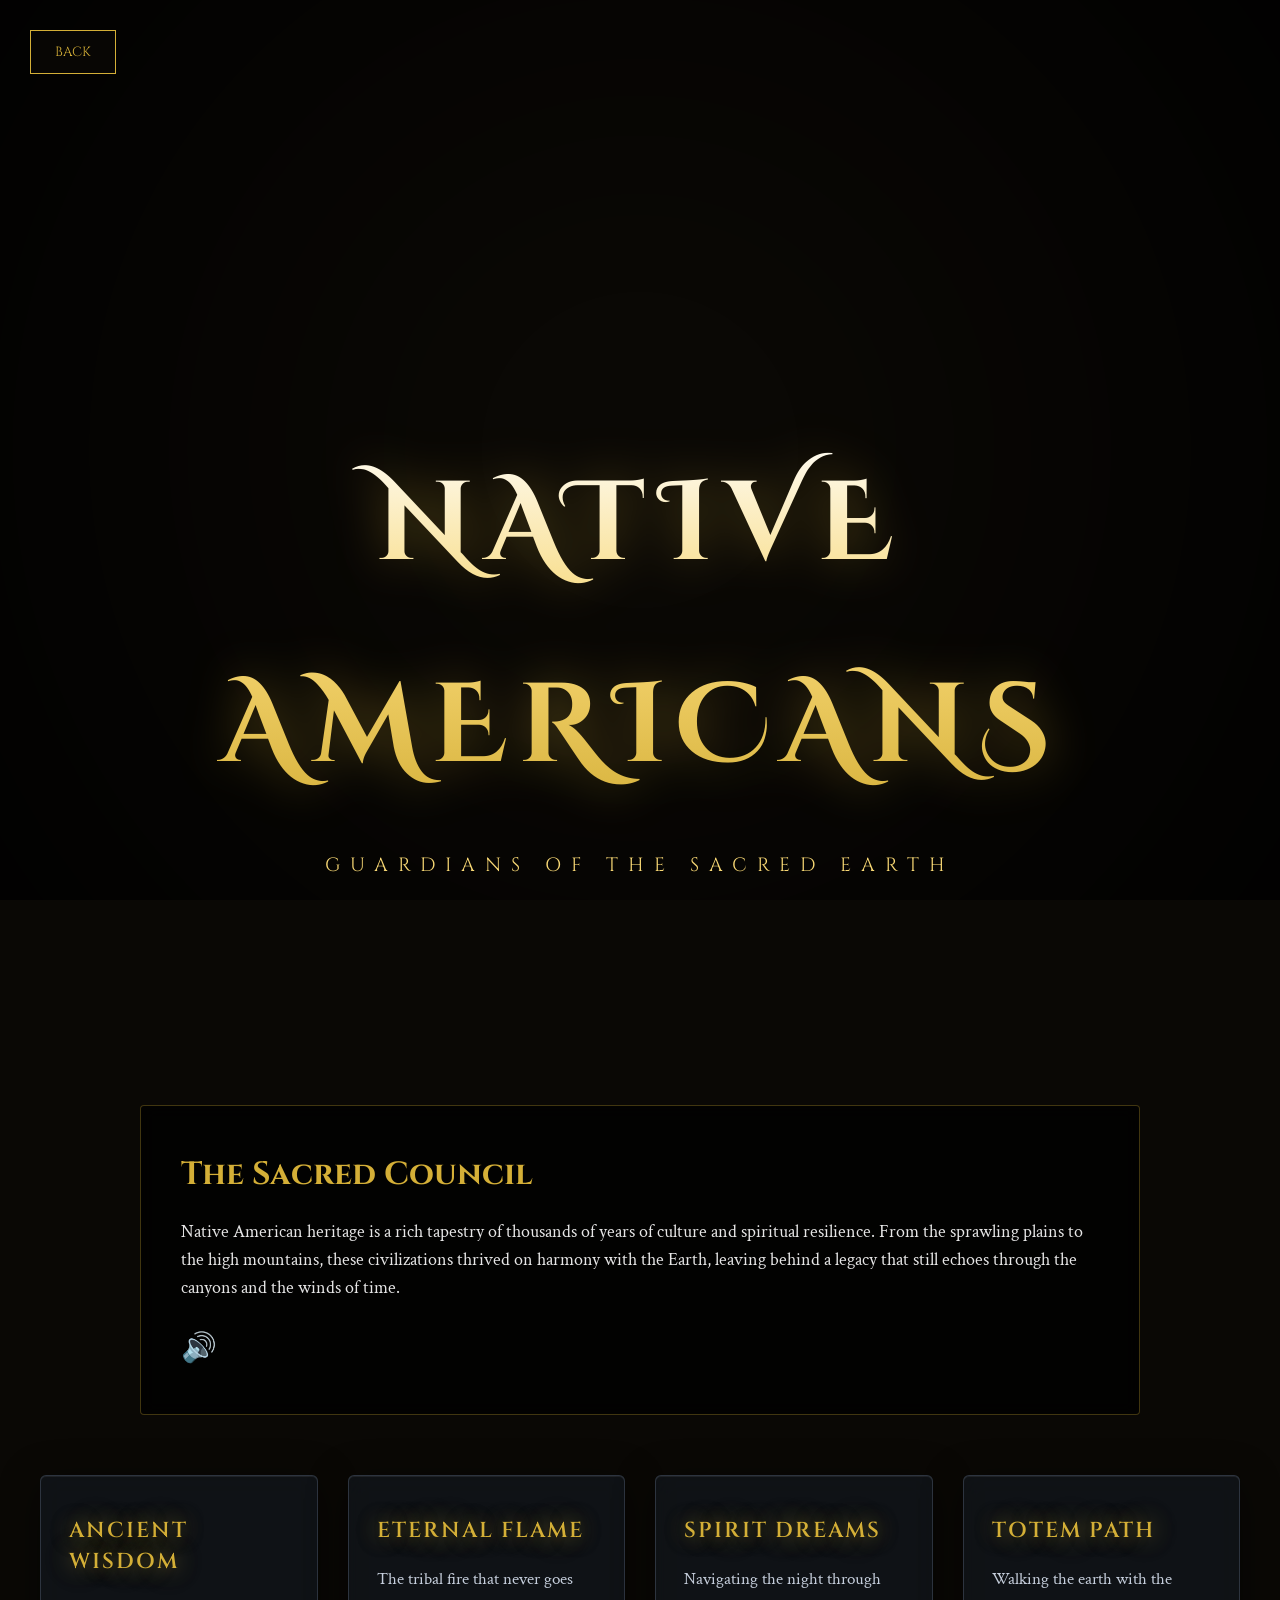
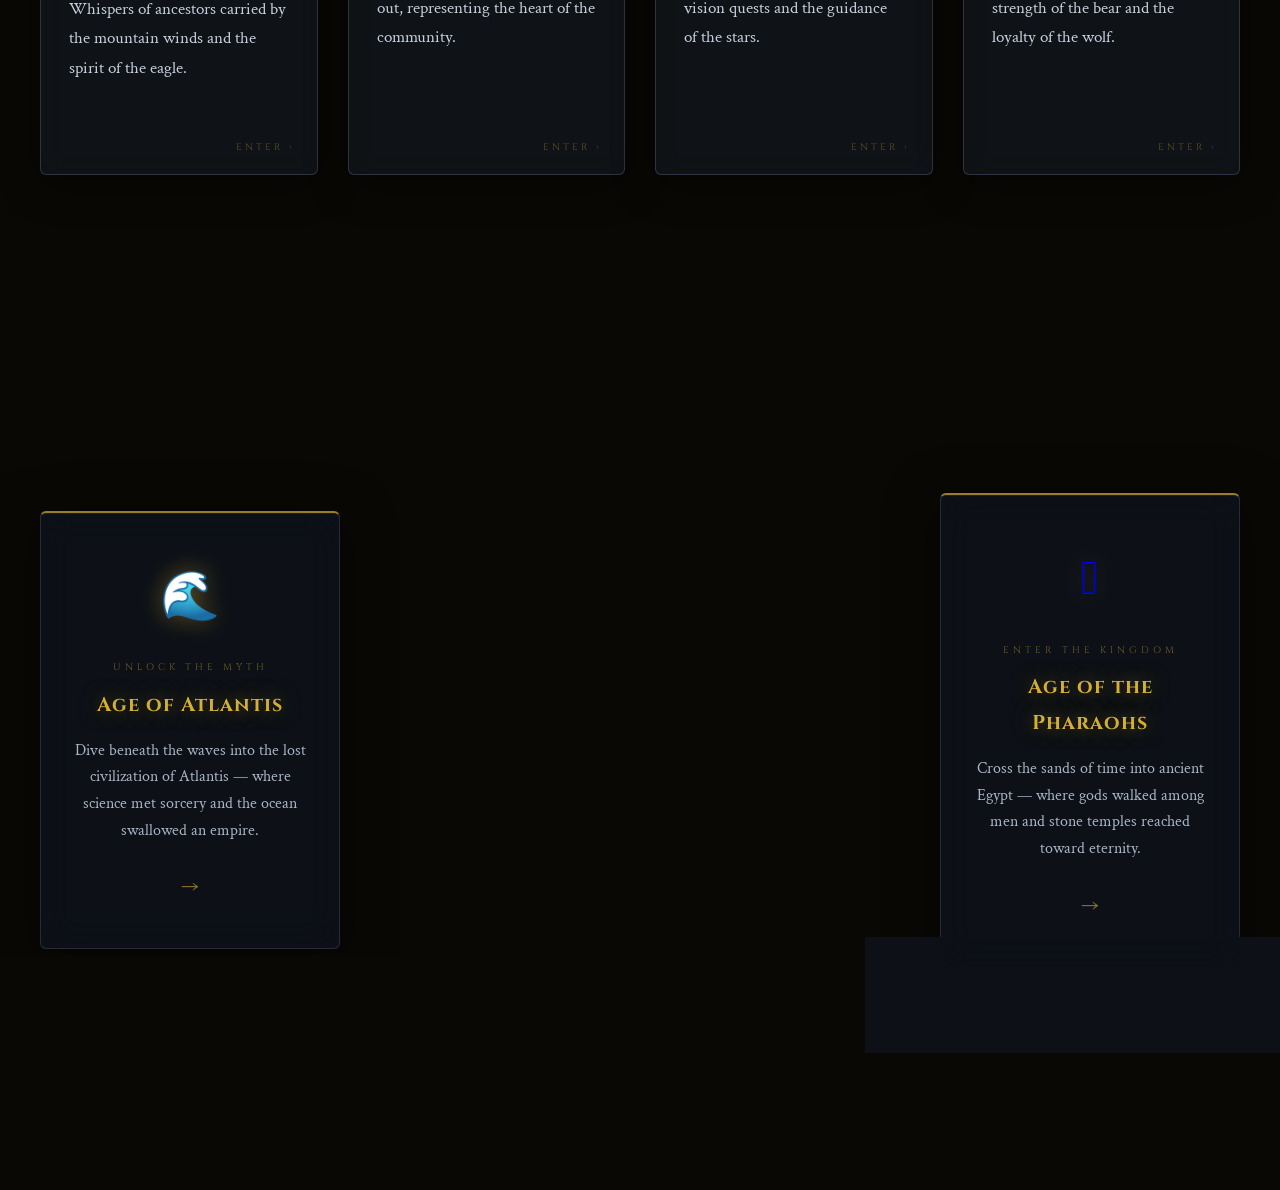
==== HTML/american.html @ f05026bd "Merge pull request #6 from Nourelhouda101/Ziad American Natives Page" ====
<!DOCTYPE html>
<html lang="en">

<head>
    <meta charset="UTF-8">
    <meta name="viewport" content="width=device-width, initial-scale=1.0">
    <title>Native Americans</title>
    <link
        href="https://fonts.googleapis.com/css2?family=Cinzel+Decorative:wght@400;700&family=Cinzel:wght@400;600&family=Crimson+Text:ital,wght@0,400;0,600;1,400&display=swap"
        rel="stylesheet">
    <link rel="stylesheet" href="../CSS/american.css">
</head>

<body>

    <div class="vignette-overlay"></div>
    <button class="back-btn" onclick="window.history.back()">Back</button>

    <!-- ===================== SECTION 1: HERO ===================== -->
    <section class="hero-section">
        <div class="hero-content">
            <h1 class="main-title">Native Americans</h1>
            <p class="hero-subtitle">Guardians of the Sacred Earth</p>
        </div>
    </section>

    <!-- ===================== SECTION 2: COUNCIL ===================== -->
    <section class="council-section">

        <!-- البوكس التعريفي — تحت العنوان مباشرة -->
        <div class="brief-container">
            <h2 class="brief-title">The Sacred Council</h2>
            <div class="brief-deco-line"></div>
            <p class="brief-text">
                Native American heritage is a rich tapestry of thousands of years of culture and spiritual resilience.
                From the sprawling plains to the high mountains, these civilizations thrived on harmony with the Earth,
                leaving behind a legacy that still echoes through the canyons and the winds of time.
            </p>
            <audio id="brief-audio" src="../AI-Reader/NoteGPT_Speech_1777226255953.mp3"></audio> <span id="audio-btn"
                style="cursor:pointer; font-size:1.8rem; color:#D4AF37; display:inline-block; margin-top:20px;">🔊</span>
        </div>

        <!-- الكاردز — بتبقى عند العواميد في الباك جراوند -->
        <div class="cards-grid">

            <div class="card" data-modal="wisdom">
                <span class="card-icon">🦅</span>
                <h3 class="card-title">Ancient Wisdom</h3>
                <p>Whispers of ancestors carried by the mountain winds and the spirit of the eagle.</p>
            </div>

            <div class="card" data-modal="flame">
                <span class="card-icon">🔥</span>
                <h3 class="card-title">Eternal Flame</h3>
                <p>The tribal fire that never goes out, representing the heart of the community.</p>
            </div>

            <div class="card" data-modal="dreams">
                <span class="card-icon">🌙</span>
                <h3 class="card-title">Spirit Dreams</h3>
                <p>Navigating the night through vision quests and the guidance of the stars.</p>
            </div>

            <div class="card" data-modal="totem">
                <span class="card-icon">🐺</span>
                <h3 class="card-title">Totem Path</h3>
                <p>Walking the earth with the strength of the bear and the loyalty of the wolf.</p>
            </div>

        </div>
    </section>

    <!-- ===================== SECTION 3: TWO EDGE PORTALS ===================== -->
    <section class="guide-section">
        <div class="portals-stage">

            <!-- أقصى الشمال — أطلنطس -->
            <a href="atlantis.html" class="portal-card">
                <span class="portal-icon">🌊</span>
                <p class="portal-label">Unlock the Myth</p>
                <h3 class="portal-title">Age of Atlantis</h3>
                <p class="portal-desc">Dive beneath the waves into the lost civilization of Atlantis — where science met
                    sorcery and the ocean swallowed an empire.</p>
                <span class="portal-arrow">→</span>
            </a>

            <!-- أقصى اليمين — فرعوني -->
            <a href="egypt.html" class="portal-card">
                <span class="portal-icon">𓂀</span>
                <p class="portal-label">Enter the Kingdom</p>
                <h3 class="portal-title">Age of the Pharaohs</h3>
                <p class="portal-desc">Cross the sands of time into ancient Egypt — where gods walked among men and
                    stone temples reached toward eternity.</p>
                <span class="portal-arrow">→</span>
            </a>

        </div>
    </section>

    <!-- ===================== MODALS ===================== -->
    <div class="modal-overlay" id="modal-overlay">
        <div class="modal-box">
            <button class="modal-close" id="modal-close">✕</button>
            <span class="modal-icon" id="modal-icon"></span>
            <h2 class="modal-title" id="modal-title"></h2>
            <div class="modal-body" id="modal-body"></div>
        </div>
    </div>

    <script src="../JS/american.js"></script>
</body>

</html>
---- CSS/american.css ----
:root {
    --gold: #D4AF37;
    --gold-bright: #f7d774;
    --deep-bg: #0a0805;
    --text-color: rgba(255, 245, 220, 0.95);
    --glass-bg: rgba(10, 8, 5, 0.85);
    --border-gold: rgba(212, 175, 55, 0.3);
    --font-display: 'Cinzel Decorative', serif;
    --font-title: 'Cinzel', serif;
    --font-body: 'Crimson Text', serif;
}

/* ===== RESET & BASE ===== */
*,
*::before,
*::after {
    box-sizing: border-box;
    margin: 0;
    padding: 0;
}

body {
    background-color: var(--deep-bg);
    background-image: url('../Images/nativeAmericans.png');
    background-size: 100% auto;
    background-repeat: no-repeat;
    background-attachment: scroll;
    background-position: top center;
    color: var(--text-color);
    font-family: var(--font-body);
    overflow-x: hidden;
    line-height: 1.8;
}

.vignette-overlay {
    position: fixed;
    inset: 0;
    background: radial-gradient(circle, transparent 20%, rgba(0, 0, 0, 0.8) 100%);
    z-index: 1;
    pointer-events: none;
}

/* ===== SECTIONS LAYOUT ===== */
section {
    position: relative;
    z-index: 2;
    min-height: 100vh;
    display: flex;
    flex-direction: column;
    align-items: center;
    padding: 60px 20px;
}

/* ===== PART 1: HERO ===== */
.hero-section {
    display: flex;
    flex-direction: column;
    align-items: center;
    justify-content: flex-start;
    padding-top: 45vh;
    min-height: 120vh;
}

.hero-content {
    text-align: center;
    animation: fadeInDown 1.8s ease-out;
}

.main-title {
    font-family: var(--font-display);
    font-size: clamp(3rem, 9vw, 7rem);
    text-transform: uppercase;
    letter-spacing: 12px;
    background: linear-gradient(to bottom, #fff, var(--gold-bright), var(--gold));
    -webkit-background-clip: text;
    -webkit-text-fill-color: transparent;
    filter: drop-shadow(0 0 25px rgba(212, 175, 55, 0.4));
    margin-top: 20px;
}

.hero-subtitle {
    font-family: var(--font-title);
    letter-spacing: 10px;
    font-size: clamp(0.9rem, 1.5vw, 1.3rem);
    color: var(--gold-bright);
    margin-top: 20px;
    text-transform: uppercase;
}

/* ===== PART 2: COUNCIL ===== */
.council-section {
    margin-top: -10vh;
    display: flex;
    flex-direction: column;
    align-items: center;
    justify-content: center;
    padding: 100px 20px;
}

.brief-container {
    background: rgba(0, 0, 0, 0.75);
    border: 1px solid rgba(212, 175, 55, 0.3);
    padding: 40px;
    width: 90%;
    max-width: 1000px;
    border-radius: 4px;
    backdrop-filter: blur(8px);
    text-align: left;
    margin: 0 auto 60px auto;
}

.brief-title {
    color: var(--gold);
    font-family: var(--font-title);
    font-size: 2rem;
    margin-bottom: 15px;
    display: block;
}

.brief-text {
    color: rgba(255, 255, 255, 0.9);
    font-size: 1.1rem;
    line-height: 1.6;
}

.cards-grid {
    display: grid;
    grid-template-columns: repeat(auto-fit, minmax(260px, 1fr));
    gap: 30px;
    width: 100%;
    max-width: 1200px;
}

/* ===== CARDS — GLASS PANEL STYLE ===== */
.card {
    cursor: pointer;
    padding: 40px 28px 36px;
    min-height: 300px;
    display: flex;
    flex-direction: column;
    align-items: flex-start;
    position: relative;
    overflow: hidden;
    background: rgba(20, 28, 38, 0.55) !important;
    backdrop-filter: blur(14px) !important;
    -webkit-backdrop-filter: blur(14px) !important;
    border: 1px solid rgba(180, 210, 255, 0.18) !important;
    border-radius: 6px;
    box-shadow: 0 8px 40px rgba(0, 0, 0, 0.45), inset 0 1px 0 rgba(255, 255, 255, 0.07);
    text-align: left;
    transition: 0.4s ease;
}

.card:hover {
    transform: translateY(-10px);
    background: rgba(20, 28, 38, 0.72) !important;
    border-color: rgba(212, 175, 55, 0.45) !important;
    box-shadow: 0 20px 60px rgba(0, 0, 0, 0.6), 0 0 30px rgba(212, 175, 55, 0.1);
}

.card .card-icon {
    display: none;
}

.card .card-title {
    font-family: 'Cinzel', serif !important;
    font-size: 1.35rem !important;
    font-weight: 600;
    color: #D4AF37 !important;
    text-transform: uppercase;
    letter-spacing: 2px;
    margin-bottom: 18px;
    line-height: 1.4;
    text-shadow: 0 0 20px rgba(212, 175, 55, 0.6), 0 0 40px rgba(212, 175, 55, 0.25);
}

.card p {
    font-family: 'Crimson Text', serif;
    font-size: 1.05rem;
    color: rgba(230, 240, 255, 0.85);
    line-height: 1.75;
}

.card::after {
    content: 'ENTER ›';
    position: absolute;
    bottom: 18px;
    right: 22px;
    font-family: 'Cinzel', serif;
    font-size: 0.6rem;
    letter-spacing: 3px;
    color: rgba(212, 175, 55, 0.4);
    transition: color 0.3s, transform 0.3s;
}

.card:hover::after {
    color: rgba(212, 175, 55, 0.95);
    transform: translateX(4px);
}

/* ===== PART 3: PORTAL SECTION ===== */
.guide-section {
    justify-content: center;
    align-items: stretch;
    padding: 80px 0 100px;
    min-height: 100vh;
}

.portals-stage {
    position: relative;
    width: 100%;
    flex: 1;
    display: flex;
    align-items: center;
    justify-content: space-between;
    padding: 0 40px;
    max-width: 100%;
}

.portal-card {
    background: rgba(15, 22, 35, 0.6);
    backdrop-filter: blur(18px);
    -webkit-backdrop-filter: blur(18px);
    border: 1px solid rgba(180, 210, 255, 0.15);
    border-top: 2px solid rgba(212, 175, 55, 0.7);
    border-radius: 6px;
    padding: 42px 32px;
    width: 300px;
    text-align: center;
    cursor: pointer;
    transition: transform 0.4s ease, box-shadow 0.4s ease, background 0.4s;
    text-decoration: none;
    display: block;
    box-shadow: 0 10px 50px rgba(0, 0, 0, 0.5), inset 0 1px 0 rgba(255, 255, 255, 0.06);
}

.portal-card:hover {
    transform: translateY(-14px) scale(1.02);
    background: rgba(15, 22, 35, 0.82);
    box-shadow: 0 25px 70px rgba(0, 0, 0, 0.65), 0 0 40px rgba(212, 175, 55, 0.15);
    border-top-color: #D4AF37;
}

.portal-icon {
    font-size: 3rem;
    display: block;
    margin-bottom: 18px;
    filter: drop-shadow(0 0 12px rgba(212, 175, 55, 0.4));
}

.portal-label {
    font-family: 'Cinzel', serif;
    color: rgba(212, 175, 55, 0.5);
    font-size: 0.6rem;
    letter-spacing: 4px;
    text-transform: uppercase;
    margin-bottom: 10px;
}

.portal-title {
    font-family: 'Cinzel', serif;
    color: #D4AF37;
    font-size: 1.25rem;
    margin-bottom: 14px;
    letter-spacing: 1px;
    text-shadow: 0 0 20px rgba(212, 175, 55, 0.5), 0 0 40px rgba(212, 175, 55, 0.2);
}

.portal-desc {
    font-family: 'Crimson Text', serif;
    color: rgba(220, 235, 255, 0.75);
    font-size: 0.98rem;
    line-height: 1.7;
}

.portal-arrow {
    display: inline-block;
    margin-top: 20px;
    color: rgba(212, 175, 55, 0.6);
    font-size: 1.5rem;
    transition: transform 0.3s, color 0.3s;
}

.portal-card:hover .portal-arrow {
    color: #D4AF37;
    transform: translateX(6px);
}

/* ===== MODAL ===== */
.modal-overlay {
    position: fixed;
    inset: 0;
    background: rgba(0, 0, 0, 0.85);
    z-index: 9999;
    display: flex;
    align-items: center;
    justify-content: center;
    opacity: 0;
    pointer-events: none;
    transition: opacity 0.4s ease;
    backdrop-filter: blur(6px);
}

.modal-overlay.active {
    opacity: 1;
    pointer-events: all;
}

.modal-box {
    background: rgba(10, 8, 5, 0.97);
    border: 1px solid rgba(212, 175, 55, 0.5);
    border-top: 3px solid #D4AF37;
    padding: 50px 45px;
    max-width: 700px;
    width: 90%;
    position: relative;
    transform: translateY(40px) scale(0.97);
    transition: transform 0.4s ease;
}

.modal-overlay.active .modal-box {
    transform: translateY(0) scale(1);
}

.modal-close {
    position: absolute;
    top: 18px;
    right: 22px;
    background: none;
    border: none;
    color: #D4AF37;
    font-size: 1.6rem;
    cursor: pointer;
    font-family: 'Cinzel', serif;
    line-height: 1;
    opacity: 0.7;
    transition: opacity 0.2s;
}

.modal-close:hover {
    opacity: 1;
}

.modal-icon {
    font-size: 3rem;
    display: block;
    margin-bottom: 15px;
}

.modal-title {
    font-family: 'Cinzel', serif;
    color: #D4AF37;
    font-size: 1.8rem;
    margin-bottom: 20px;
    border-bottom: 1px solid rgba(212, 175, 55, 0.25);
    padding-bottom: 15px;
}

.modal-body {
    font-family: 'Crimson Text', serif;
    color: rgba(255, 245, 220, 0.9);
    font-size: 1.15rem;
    line-height: 1.85;
}

.modal-body p {
    margin-bottom: 14px;
}

.modal-body p:last-child {
    margin-bottom: 0;
}

/* ===== BACK BUTTON ===== */
.back-btn {
    position: fixed;
    top: 30px;
    left: 30px;
    z-index: 1000;
    background: var(--glass-bg);
    border: 1px solid var(--gold);
    color: var(--gold);
    padding: 12px 24px;
    cursor: pointer;
    font-family: var(--font-title);
    text-transform: uppercase;
}

.back-btn:hover {
    background: var(--gold);
    color: #000;
}

/* ===== ANIMATIONS ===== */
@keyframes float {

    0%,
    100% {
        transform: translateY(0);
    }

    50% {
        transform: translateY(-20px);
    }
}

@keyframes fadeInDown {
    from {
        opacity: 0;
        transform: translateY(-50px);
    }

    to {
        opacity: 1;
        transform: translateY(0);
    }
}

/* ===== RESPONSIVE ===== */
@media (max-width: 900px) {
    .main-title {
        font-size: 3.5rem;
    }

    .portals-stage {
        flex-direction: column;
        gap: 30px;
        align-items: center;
    }
}
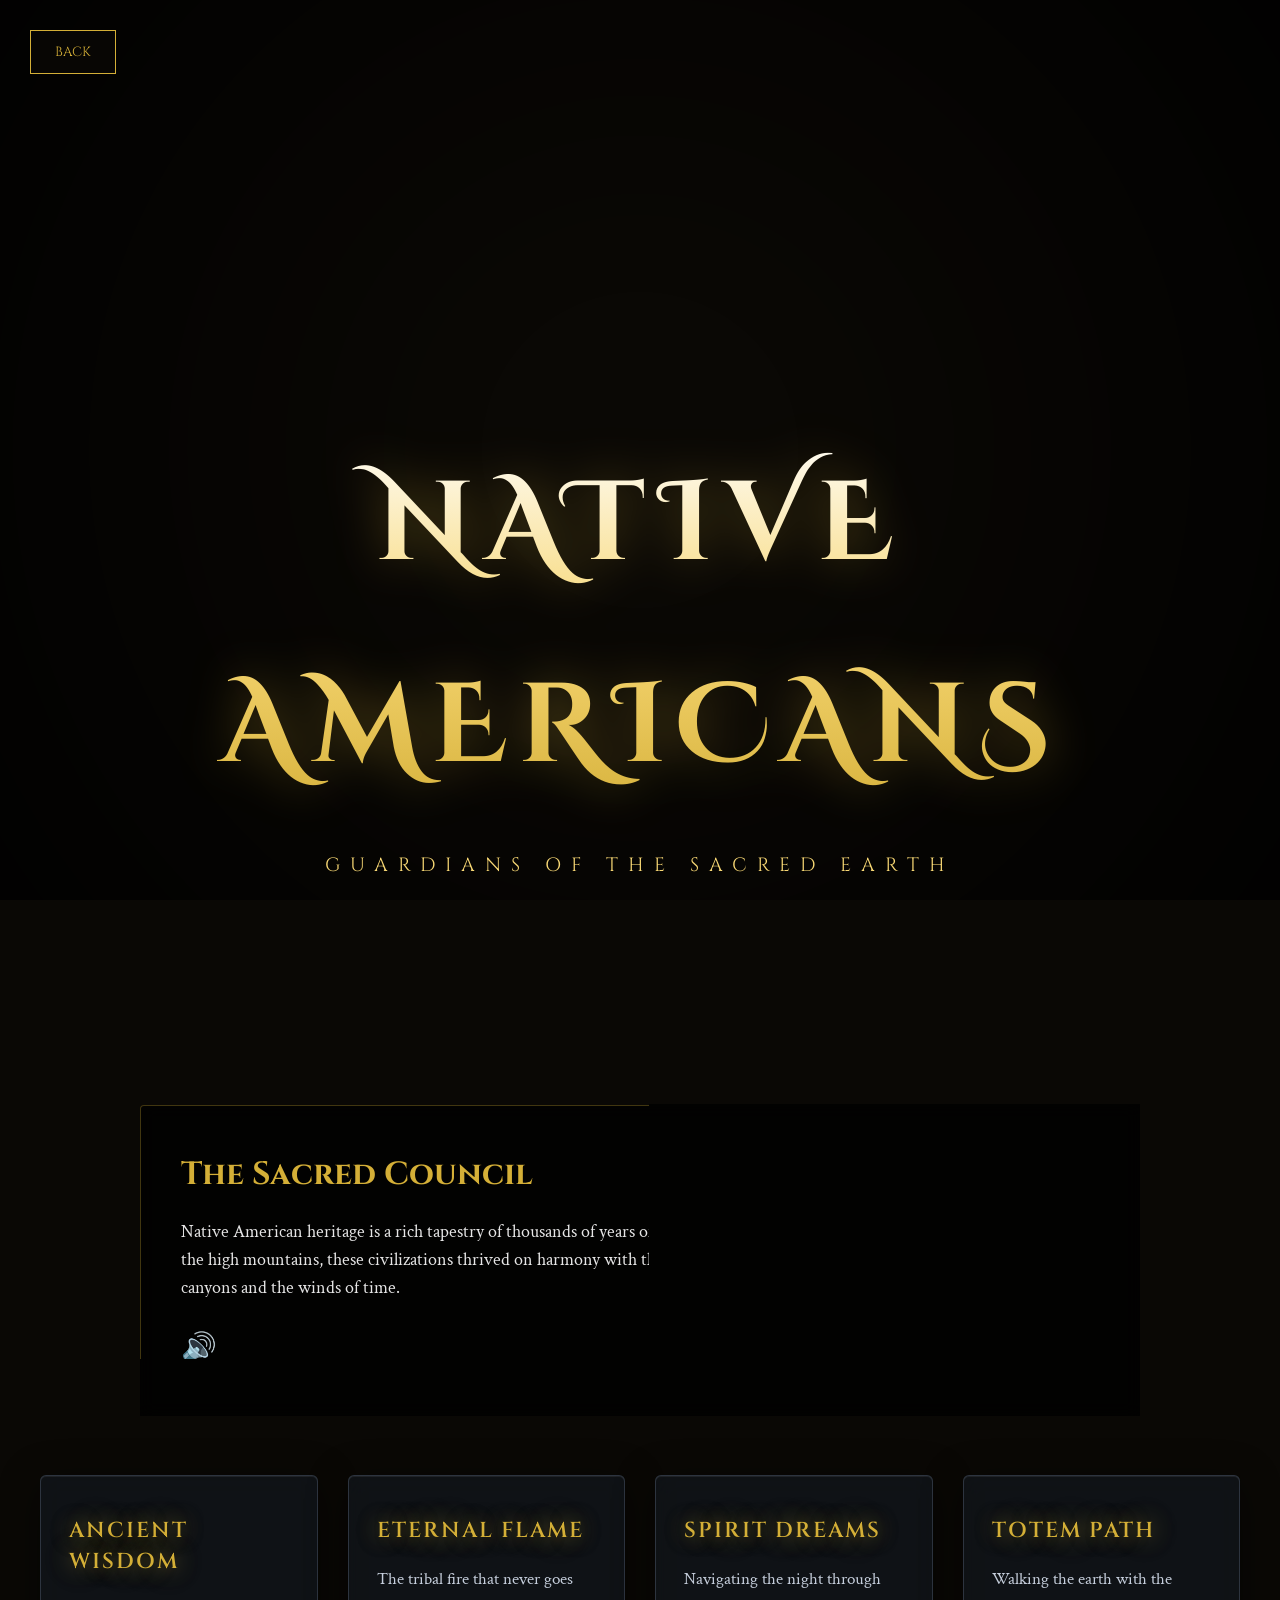
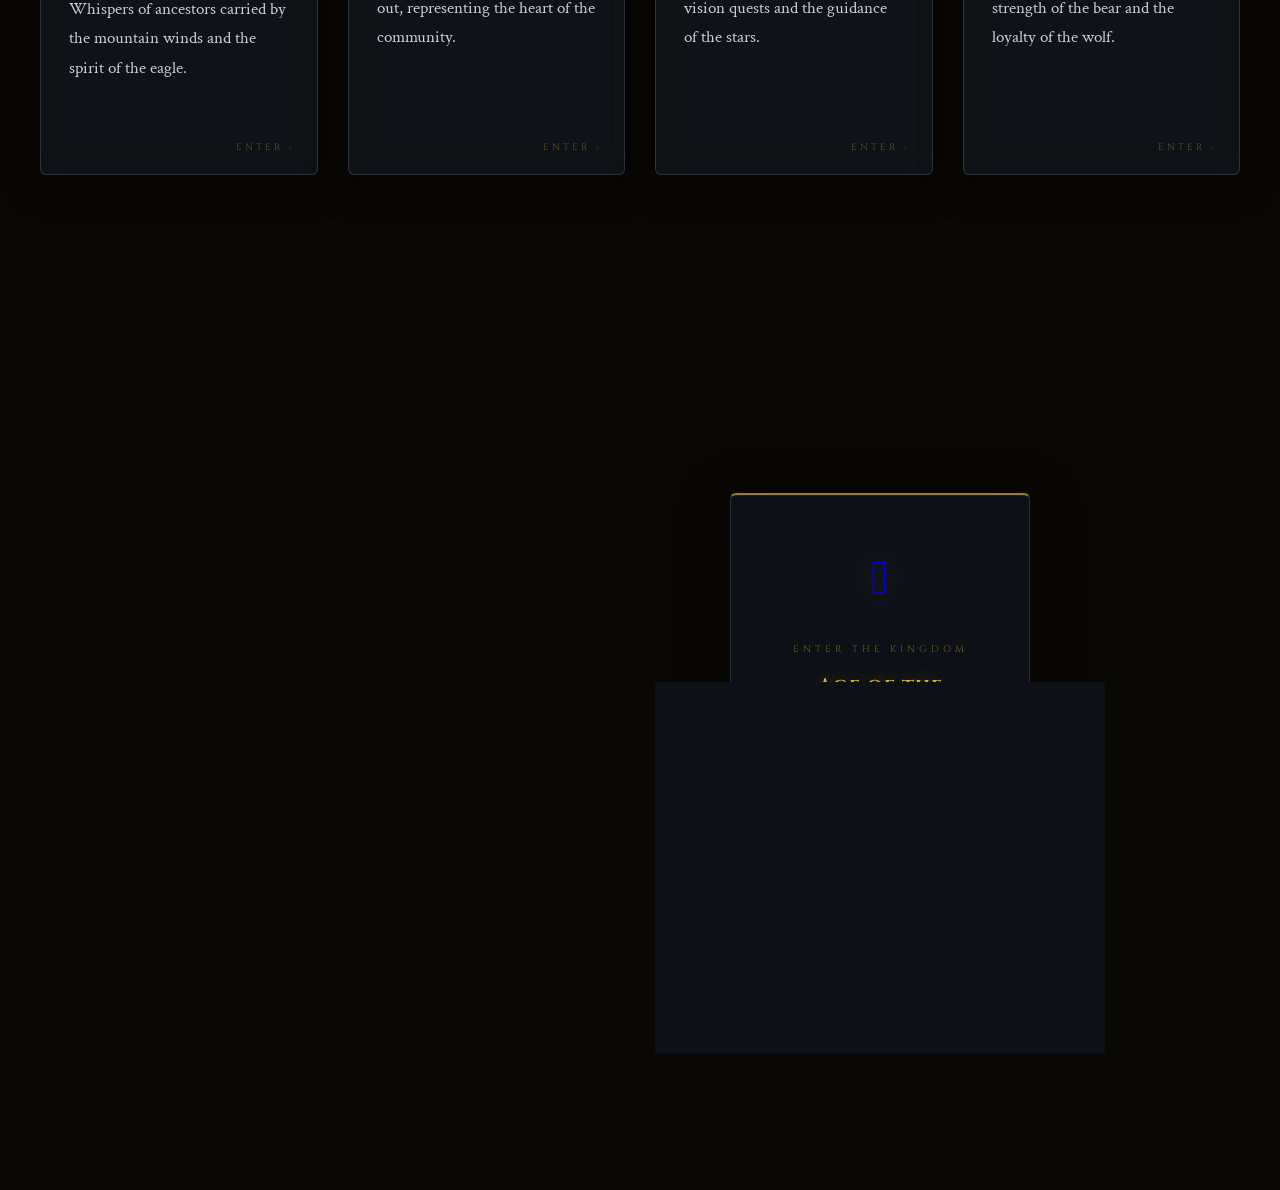
==== commit 35821f3d: "fix: adjust padding in hero section and update portal links" ====
--- a/HTML/american.html
+++ b/HTML/american.html
@@ -75,7 +75,7 @@
         <div class="portals-stage">
 
             <!-- أقصى الشمال — أطلنطس -->
-            <a href="atlantis.html" class="portal-card">
+            <a href="page.html" class="portal-card">
                 <span class="portal-icon">🌊</span>
                 <p class="portal-label">Unlock the Myth</p>
                 <h3 class="portal-title">Age of Atlantis</h3>
@@ -85,7 +85,7 @@
             </a>
 
             <!-- أقصى اليمين — فرعوني -->
-            <a href="egypt.html" class="portal-card">
+            <a href="../Pharaohs-Page/pharaohs.html" class="portal-card">
                 <span class="portal-icon">𓂀</span>
                 <p class="portal-label">Enter the Kingdom</p>
                 <h3 class="portal-title">Age of the Pharaohs</h3>
--- a/CSS/american.css
+++ b/CSS/american.css
@@ -213,7 +213,7 @@
     display: flex;
     align-items: center;
     justify-content: space-between;
-    padding: 0 40px;
+    padding: 0 250px;
     max-width: 100%;
 }
 
